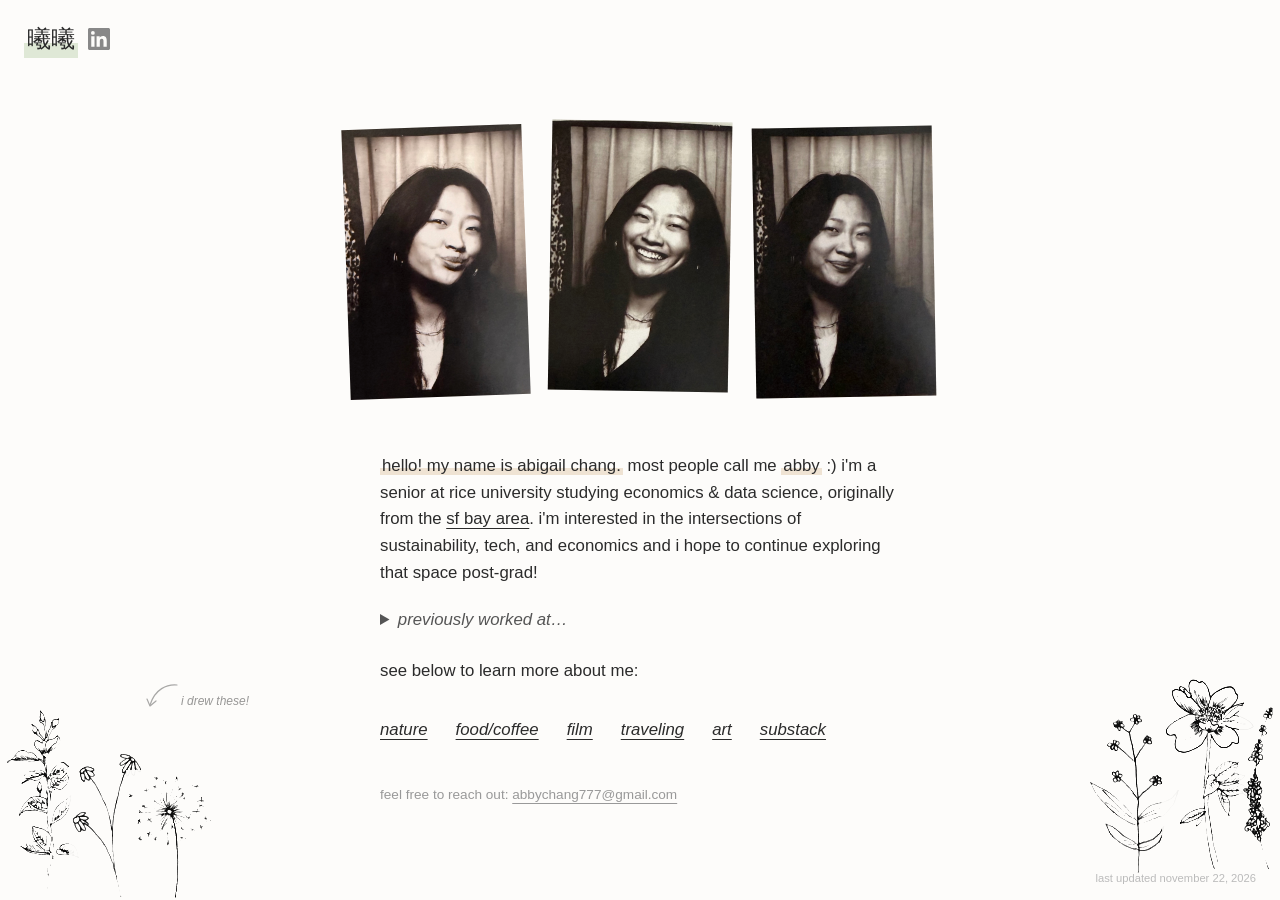
==== index.html @ c0958992 "first version of my personal site Co-Authored-By: Claude Opus 5.5 <noreply@anthropic.com>" ====
<!DOCTYPE html>
<html lang="en">
<head>
  <meta charset="UTF-8">
  <meta name="viewport" content="width=device-width, initial-scale=1.0">
  <title>Abby Chang</title>
  <style>
    body {
      margin: 0;
      padding: 4rem 1.25rem 0.75rem;
      background: #fdfcfa;
      color: #2b2b2b;
      font-family: "Helvetica Neue", Helvetica, Arial, sans-serif;
      font-size: 1.05rem;
      line-height: 1.6;
      min-height: 100vh;
      box-sizing: border-box;
      display: flex;
      flex-direction: column;
    }

    main {
      max-width: 640px;
      margin: auto auto 0;        /* auto top margin keeps it vertically centered */
      width: 100%;
    }

    /* ---- top left corner ---- */
    .corner {
      position: absolute;
      top: 1.25rem;
      left: 1.5rem;
      display: flex;
      align-items: center;
      gap: 0.6rem;
      font-size: 1.2rem;
      color: #555;
    }
    .corner a {
      display: flex;
      color: #888;
    }
    .corner a:hover { color: #0a66c2; }
    .corner svg { width: 22px; height: 22px; }
    .zh-name {
      font-size: 1.5rem;
      color: #2b2b2b;
      padding: 0 3px;
      /* soft sage highlight, a different shade from the beige on the intro */
      background: linear-gradient(transparent 60%, #dfe8d6 60%);
    }

    /* ---- last updated, bottom right ---- */
    .updated {
      text-align: right;
      padding-bottom: env(safe-area-inset-bottom, 0px);
      font-size: 0.7rem;
      color: #bbb;
      margin: 0;
    }

    /* ---- film photo cutouts ---- */
    .photos {
      display: flex;
      justify-content: center;
      gap: 1.5rem;
      margin-bottom: 3.5rem;
    }

    .photos figure {
      margin: 0;
      flex: 1;
      max-width: 180px;
      aspect-ratio: 2 / 3;
      background: #eeebe6;
    }
    .photos figure:nth-child(1) { transform: rotate(-2deg); }
    .photos figure:nth-child(2) { transform: rotate(1deg) translateY(-6px); }
    .photos figure:nth-child(3) { transform: rotate(-1deg); }

    .photos img {
      width: 100%;
      height: 100%;
      object-fit: cover;
      display: block;
      filter: saturate(0.85) contrast(1.05);
    }

    /* ---- text ---- */
    .content {
      max-width: 520px;
      margin: 0 auto;
    }
    .intro { font-size: 1.05rem; }
    .hello {
      font-weight: 500;
      /* soft highlighter-style underline, so it doesn't look like a link */
      background: linear-gradient(transparent 62%, #efe3d3 62%);
      padding: 0 2px;
    }
    p { margin: 0 0 1.25rem; }

    details {
      margin: 0 0 1.5rem;
    }
    summary {
      cursor: pointer;
      font-style: italic;
      color: #555;
    }
    details ul {
      margin: 0.5rem 0 0;
      padding-left: 1.25rem;
    }
    details li { margin-bottom: 0.4rem; }
    .company { font-weight: 500; }
    .role {
      font-size: 0.85em;
      font-weight: 600;
      color: #555;
    }
    .team {
      display: block;
      font-size: 0.85em;
      color: #888;
    }

    nav {
      display: flex;
      flex-wrap: wrap;
      gap: 1.75rem;
      margin: 2rem 0 2.5rem;
      font-style: italic;
    }

    a {
      color: inherit;
      text-decoration: underline;
      text-underline-offset: 4px;
      text-decoration-thickness: 1px;
    }
    a:hover { color: #8a6d4b; }

    .contact {
      font-size: 0.85rem;
      color: #999;
    }

    /* ---- flower drawings along the bottom of the page ---- */
    .garden {
      margin: 4rem -1.25rem 0;    /* gap above, and reach the page edges */
      margin-top: auto;           /* pushes the flowers to the bottom of the screen */
      padding: 4rem 0.5rem 0;
      display: flex;
      justify-content: space-between;
      align-items: flex-end;
      pointer-events: none;       /* never blocks clicks on the page */
      mix-blend-mode: multiply;   /* white paper disappears into the background */
    }
    .bunch {
      position: relative;
      display: flex;
      align-items: flex-end;
    }
    .bunch img {
      height: calc(var(--h) * var(--s, 1));
      width: auto;
      margin: 0 -10px;            /* let the stems overlap a little */
      /* turn the paper white, then "multiply" makes white disappear */
      filter: grayscale(1) brightness(1.2) contrast(2.6);
      opacity: 0.95;
    }

    /* "i drew these!" note + hand-drawn arrow */
    .drew {
      position: absolute;
      bottom: 100%;
      left: 70%;
      display: flex;
      align-items: flex-end;
      gap: 2px;
      margin-bottom: -6px;
      font-size: 0.75rem;
      font-style: italic;
      color: #999;
      white-space: nowrap;
    }
    .drew svg {
      width: 34px;
      height: 30px;
      order: -1;
      stroke: #aaa;
    }

    /* tablets: flowers sit below the content, a bit smaller */
    .garden { --s: 0.75; }

    /* laptops + desktops: pinned to the bottom corners, in the empty side space.
       --s shrinks them on narrower screens so they never cover the text */
    @media (min-width: 1100px) {
      .garden {
        position: fixed;
        left: 0;
        right: 0;
        bottom: 0;
        margin: 0;
        padding: 0 0.75rem;
        --s: 1;
      }
      main { margin: auto; }                    /* re-center now that flowers are pinned */
      .bunch.right { margin-bottom: 1.6rem; }   /* room for "last updated" */
      .updated {
        position: fixed;
        right: 1.5rem;
        bottom: calc(0.75rem + env(safe-area-inset-bottom, 0px));
      }
    }
    /* phones: fewer, smaller flowers so both bunches fit side by side */
    @media (max-width: 600px) {
      .garden { padding-top: 3rem; }
      .garden { --s: 0.6; }
      .bunch img { margin: 0 -7px; }
    }

    @media (max-width: 480px) {
      .photos { gap: 0.75rem; }
      body { font-size: 1rem; }
    }
  </style>
</head>
<body>
  <div class="corner">
    <span lang="zh" class="zh-name">曦曦</span>
    <a href="https://www.linkedin.com/in/abigail-chang-4222781b2/" target="_blank" rel="noopener" aria-label="LinkedIn">
      <svg viewBox="0 0 24 24" fill="currentColor" aria-hidden="true"><path d="M20.45 20.45h-3.56v-5.57c0-1.33-.02-3.04-1.85-3.04-1.85 0-2.14 1.45-2.14 2.94v5.67H9.35V9h3.41v1.56h.05c.48-.9 1.64-1.85 3.37-1.85 3.6 0 4.27 2.37 4.27 5.46v6.28zM5.34 7.43a2.06 2.06 0 1 1 0-4.13 2.06 2.06 0 0 1 0 4.13zM7.12 20.45H3.56V9h3.56v11.45zM22.22 0H1.77C.79 0 0 .77 0 1.73v20.54C0 23.23.79 24 1.77 24h20.45c.98 0 1.78-.77 1.78-1.73V1.73C24 .77 23.2 0 22.22 0z"/></svg>
    </a>
  </div>

  <main>

    <!-- Drop your film photos into an "images" folder with these names -->
    <section class="photos">
      <figure><img src="images/photo1.jpg" alt="" onerror="this.style.visibility='hidden'"></figure>
      <figure><img src="images/photo2.jpg" alt="" onerror="this.style.visibility='hidden'"></figure>
      <figure><img src="images/photo3.jpg" alt="" onerror="this.style.visibility='hidden'"></figure>
    </section>

    <div class="content">

    <p class="intro">
      <span class="hello">hello! my name is abigail chang.</span> most people call me <span class="hello">abby</span> :)
      i'm a senior at rice university studying economics & data science, originally from
      the <a href="bay-area.html">sf bay area</a>. i'm interested in the intersections of sustainability, tech,
      and economics and i hope to continue exploring that space post-grad!
    </p>

    <details>
      <summary>previously worked at…</summary>
      <ul>
        <li><span class="company">tesla</span> <span class="role">· software integrations eng & pm intern</span><span class="team">document generation platform</span></li>
        <li><span class="company">mongodb</span> <span class="role">· pm & strategy intern</span><span class="team">customer support engineering</span></li>
        <li><span class="company">amazon</span> <span class="role">· program management intern</span><span class="team">pickup & return logistics</span></li>
        <li><span class="company">tesla</span> <span class="role">· supply chain analytics intern</span><span class="team">4680 battery r&d procurement</span></li>
      </ul>
    </details>

    <p>see below to learn more about me:</p>

    <nav>
      <a href="nature.html">nature</a>
      <a href="food-coffee.html">food/coffee</a>
      <a href="film.html">film</a>
      <a href="traveling.html">traveling</a>
      <a href="art.html">art</a>
      <a href="https://substack.com/@abbychang" target="_blank" rel="noopener">substack</a>
    </nav>

    <p class="contact">
      feel free to reach out: <a href="mailto:abbychang777@gmail.com">abbychang777@gmail.com</a>
    </p>

    </div>

  </main>

  <!-- flower drawings: change --h to resize one, delete an <img> line to remove it -->
  <div class="garden" aria-hidden="true">
    <div class="bunch left">
      <img src="images/flowers/sprig.jpg" style="--h: 195px" alt="">
      <img src="images/flowers/daisies.jpg" style="--h: 150px" alt="">
      <img src="images/flowers/dandelion.jpg" style="--h: 130px" alt="">
      <span class="drew">
        <svg viewBox="0 0 34 30" fill="none" stroke-width="1.2" stroke-linecap="round" stroke-linejoin="round">
          <path d="M32 4 C 22 3, 10 8, 5 24"/>
          <path d="M2 18 L 5 25 L 11 20"/>
        </svg>
        i drew these!
      </span>
    </div>
    <div class="bunch right">
      <img src="images/flowers/stem.jpg" style="--h: 165px" alt="">
      <img src="images/flowers/bloom.jpg" style="--h: 200px" alt="">
      <img src="images/flowers/lavender.jpg" style="--h: 170px" alt="">
    </div>
  </div>

  <p class="updated">last updated november 22, 2026</p>
</body>
</html>
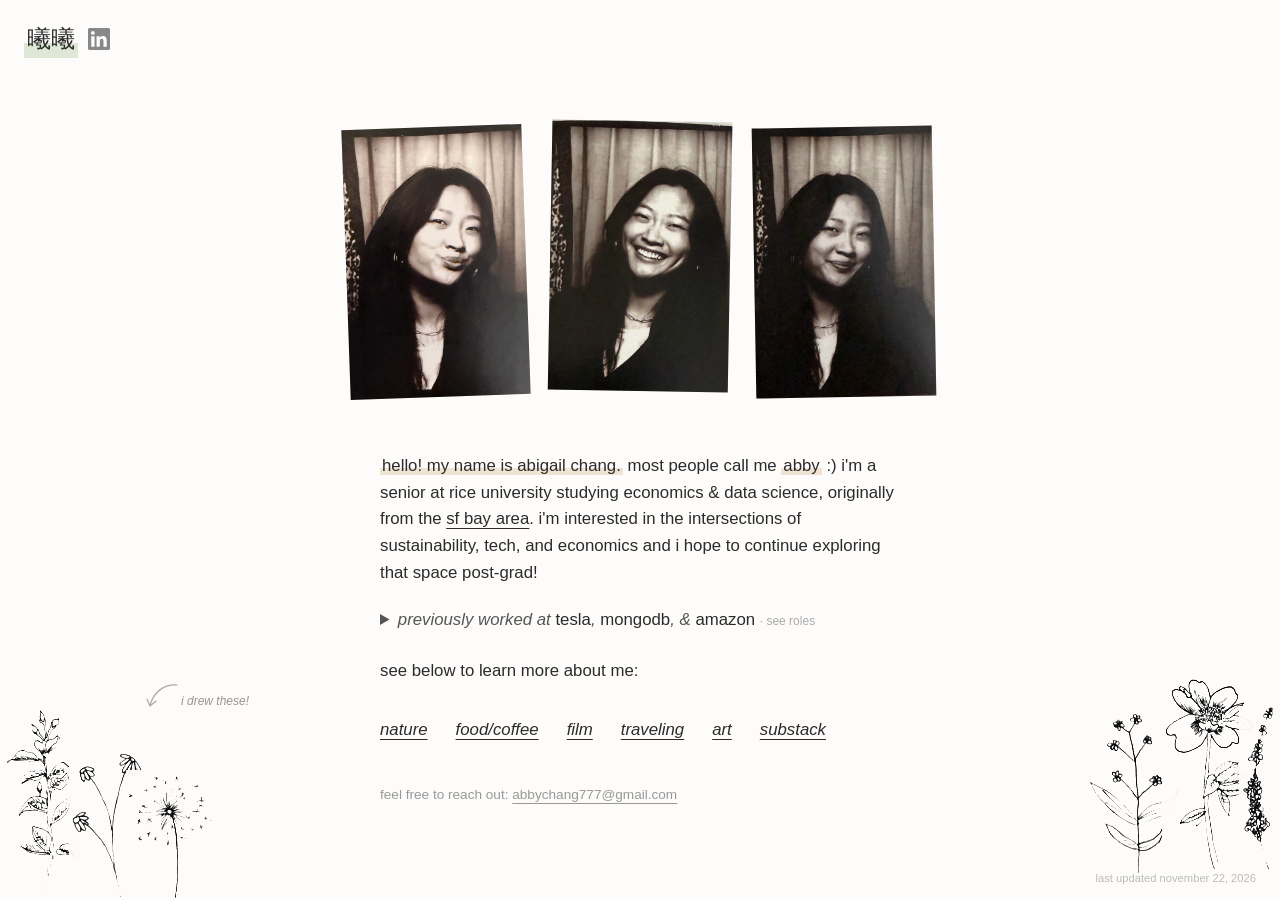
==== commit ecfc821b: "bigger gold stars on travel map, paris photos, show companies on homepage Co-Authored-By: Claude Opu" ====
--- a/index.html
+++ b/index.html
@@ -108,6 +108,16 @@
       font-style: italic;
       color: #555;
     }
+    summary b {
+      font-style: normal;
+      font-weight: 500;
+      color: #2b2b2b;
+    }
+    /* small hint that it opens */
+    .more { font-size: 0.75rem; color: #aaa; font-style: normal; }
+    .more::after { content: "· see roles"; }
+    details[open] .more::after { content: "· hide"; }
+    summary:hover .more { color: #8a6d4b; }
     details ul {
       margin: 0.5rem 0 0;
       padding-left: 1.25rem;
@@ -255,7 +265,7 @@
     </p>
 
     <details>
-      <summary>previously worked at…</summary>
+      <summary>previously worked at <b>tesla</b>, <b>mongodb</b>, & <b>amazon</b> <span class="more"></span></summary>
       <ul>
         <li><span class="company">tesla</span> <span class="role">· software integrations eng & pm intern</span><span class="team">document generation platform</span></li>
         <li><span class="company">mongodb</span> <span class="role">· pm & strategy intern</span><span class="team">customer support engineering</span></li>
